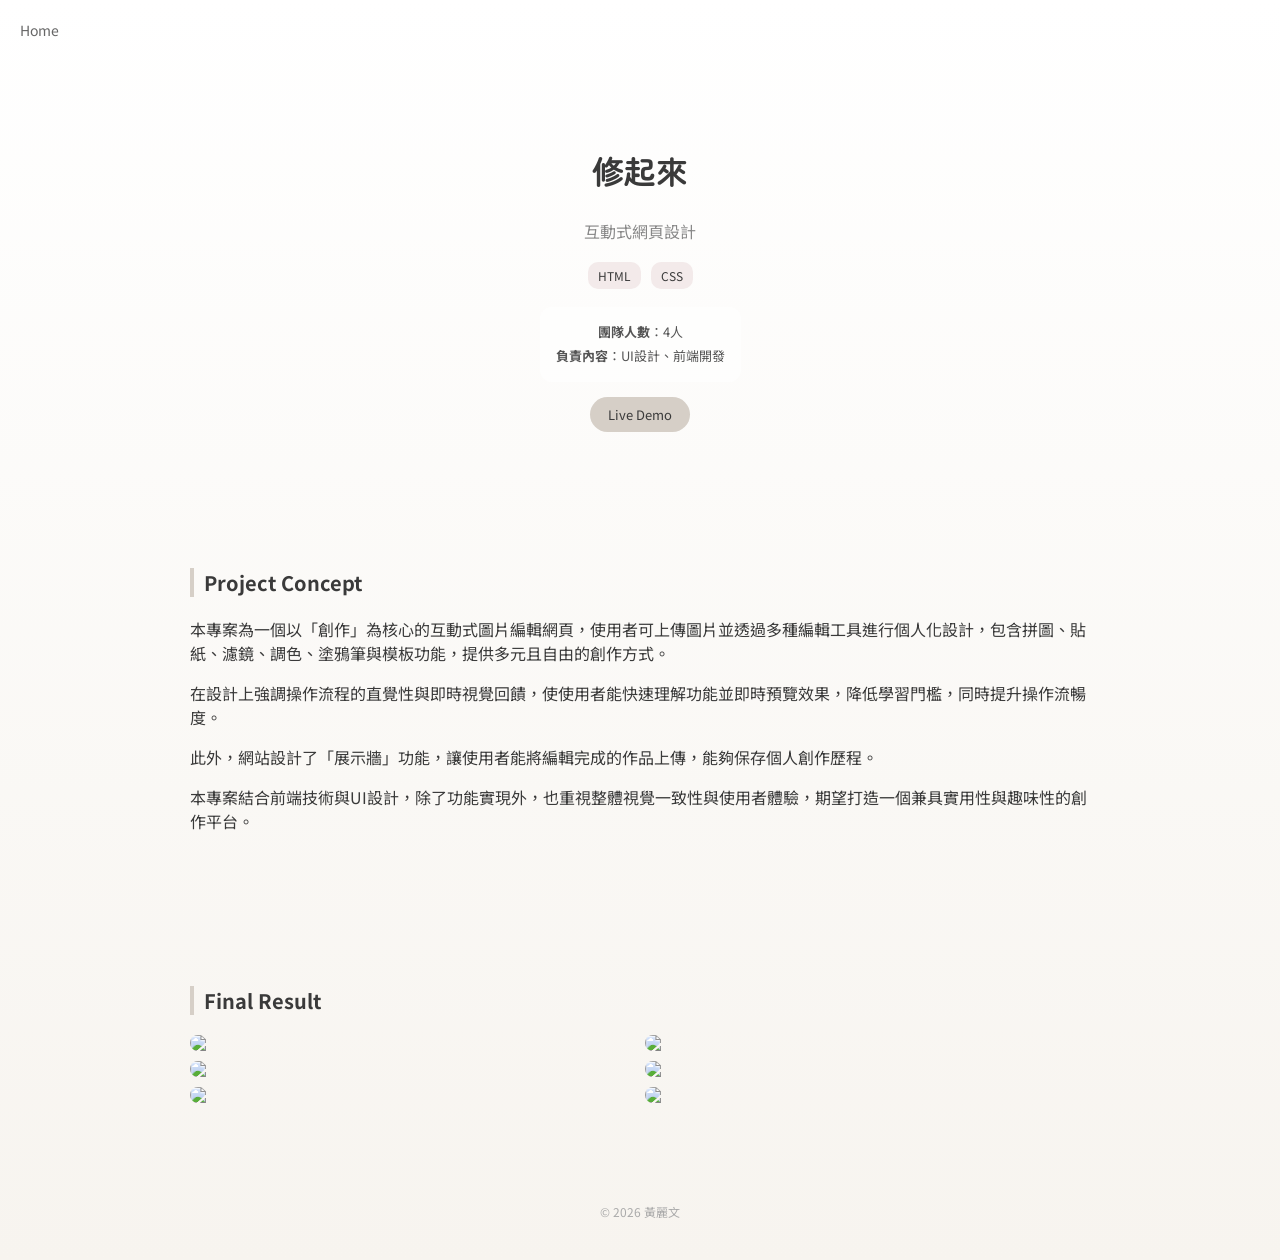
==== imageediting.html @ 43ea26a5 "Add files via upload" ====
<!DOCTYPE html>
<html lang="zh-Hant">

<head>
    <meta charset="UTF-8" />
    <meta name="viewport" content="width=device-width, initial-scale=1.0" />
    <title>Project</title>

    <link
        href="https://fonts.googleapis.com/css2?family=Noto+Sans+TC:wght@300;400;500&family=Zen+Maru+Gothic:wght@400;500&display=swap"
        rel="stylesheet">
    <link rel="stylesheet" href="imageediting.css" />
</head>

<body>

    <div class="back">
        <a href="index.html">Home</a>
    </div>

    <section class="section title-section">
        <h1>修起來</h1>
        <p class="subtitle">互動式網頁設計</p>

        <div class="tags">
            <span>HTML</span>
            <span>CSS</span>
        </div>

        <div class="project-info">
            <p><strong>團隊人數</strong>：4人</p>
            <p><strong>負責內容</strong>：UI設計、前端開發</p>
        </div>

        <a href="https://yzu1122032.github.io/image-editing/" target="_blank" class="project-link">
            Live Demo
        </a>

    </section>

    <section class="section">
        <h2 class="section-title">Project Concept</h2>

        <p>
            本專案為一個以「創作」為核心的互動式圖片編輯網頁，使用者可上傳圖片並透過多種編輯工具進行個人化設計，包含拼圖、貼紙、濾鏡、調色、塗鴉筆與模板功能，提供多元且自由的創作方式。
        </p>

        <p>
            在設計上強調操作流程的直覺性與即時視覺回饋，使使用者能快速理解功能並即時預覽效果，降低學習門檻，同時提升操作流暢度。
        </p>

        <p>
            此外，網站設計了「展示牆」功能，讓使用者能將編輯完成的作品上傳，能夠保存個人創作歷程。
        </p>

        <p>
            本專案結合前端技術與UI設計，除了功能實現外，也重視整體視覺一致性與使用者體驗，期望打造一個兼具實用性與趣味性的創作平台。
        </p>

    </section>

    <section class="section">
        <h2 class="section-title">Final Result</h2>

        <div class="gallery">
            <img src="./photo/imageediting/img01.png">
            <img src="./photo/imageediting/img02.png">
            <img src="./photo/imageediting/img03.png">
            <img src="./photo/imageediting/img04.png">
            <img src="./photo/imageediting/img05.png">
            <img src="./photo/imageediting/img06.png">
        </div>

    </section>

    <footer>
        © 2026 黃麗文
    </footer>

</body>

</html>
---- imageediting.css ----
:root {
  --bg-main: linear-gradient(180deg, #ffffff 0%, #f7f4ef 100%);
  --text-main: #3a3a3a;
  --accent: #d6cfc7;
}

body {
  margin: 0;
  font-family: 'Noto Sans TC', sans-serif;
  background: var(--bg-main);
  color: var(--text-main);
}

.back {
  padding: 20px;
  font-size: 14px;
}

.back a {
  text-decoration: none;
  color: #666;
}

.section {
  max-width: 900px;
  margin: auto;
  padding: 60px 20px;
}

.title-section {
  text-align: center;
}

h1 {
  font-family: 'Zen Maru Gothic', sans-serif;
  font-size: 32px;
}

.subtitle {
  color: #888;
  margin-top: 10px;
}

.tags {
  margin-top: 15px;
}

.tags span {
  display: inline-block;
  background: #f3eaea;
  padding: 5px 10px;
  border-radius: 10px;
  font-size: 12px;
  margin: 3px;
}

.section-title {
  font-size: 20px;
  margin-bottom: 20px;
  border-left: 4px solid var(--accent);
  padding-left: 10px;
}

.image-block {
  margin-bottom: 30px;
}

.image-block img {
  width: 100%;
  border-radius: 12px;
}

.image-block p {
  font-size: 12px;
  color: #777;
  margin-top: 5px;
}

.gallery {
  display: grid;
  grid-template-columns: 1fr 1fr;
  gap: 10px;
}

.gallery img {
  width: 100%;
  border-radius: 10px;
}

footer {
  text-align: center;
  padding: 40px;
  font-size: 12px;
  color: #aaa;
}

.project-link {
    display: block;
    margin: 15px auto 0;
    padding: 8px 18px;
    background: var(--accent);
    border-radius: 20px;
    font-size: 13px;
    text-decoration: none;
    color: #3a3a3a;
    transition: 0.3s;
    width: fit-content;
}

.project-link:hover {
    opacity: 0.7;
}

.project-info {
    margin-top: 15px;
    padding: 12px 16px;
    background: #ffffffaa;
    border-radius: 12px;
    font-size: 13px;
    color: #555;
    display: inline-block;
    line-height: 1.6;
}

.project-info p {
    margin: 3px 0;
}

@media (max-width: 768px) {

  .section {
    padding: 40px 16px;
  }

  .back {
    padding: 15px 16px;
    font-size: 13px;
  }

  h1 {
    font-size: 24px;
  }

  .subtitle {
    font-size: 13px;
  }

  .tags span {
    font-size: 11px;
    padding: 4px 8px;
  }

  .project-info {
    display: block;
    width: 100%;
    margin: 15px auto 0;
    text-align: left;
    font-size: 12px;
  }

  .project-link {
    font-size: 12px;
    padding: 6px 14px;
    margin-top: 12px;
  }

  .section p {
    font-size: 14px;
    line-height: 1.7;
  }

  .section-title {
    font-size: 18px;
    margin-bottom: 15px;
  }

  .gallery {
    grid-template-columns: 1fr;
    gap: 12px;
  }

  .gallery img {
    border-radius: 12px;
    cursor: pointer;
  }

  footer {
    padding: 30px;
    font-size: 11px;
  }
}
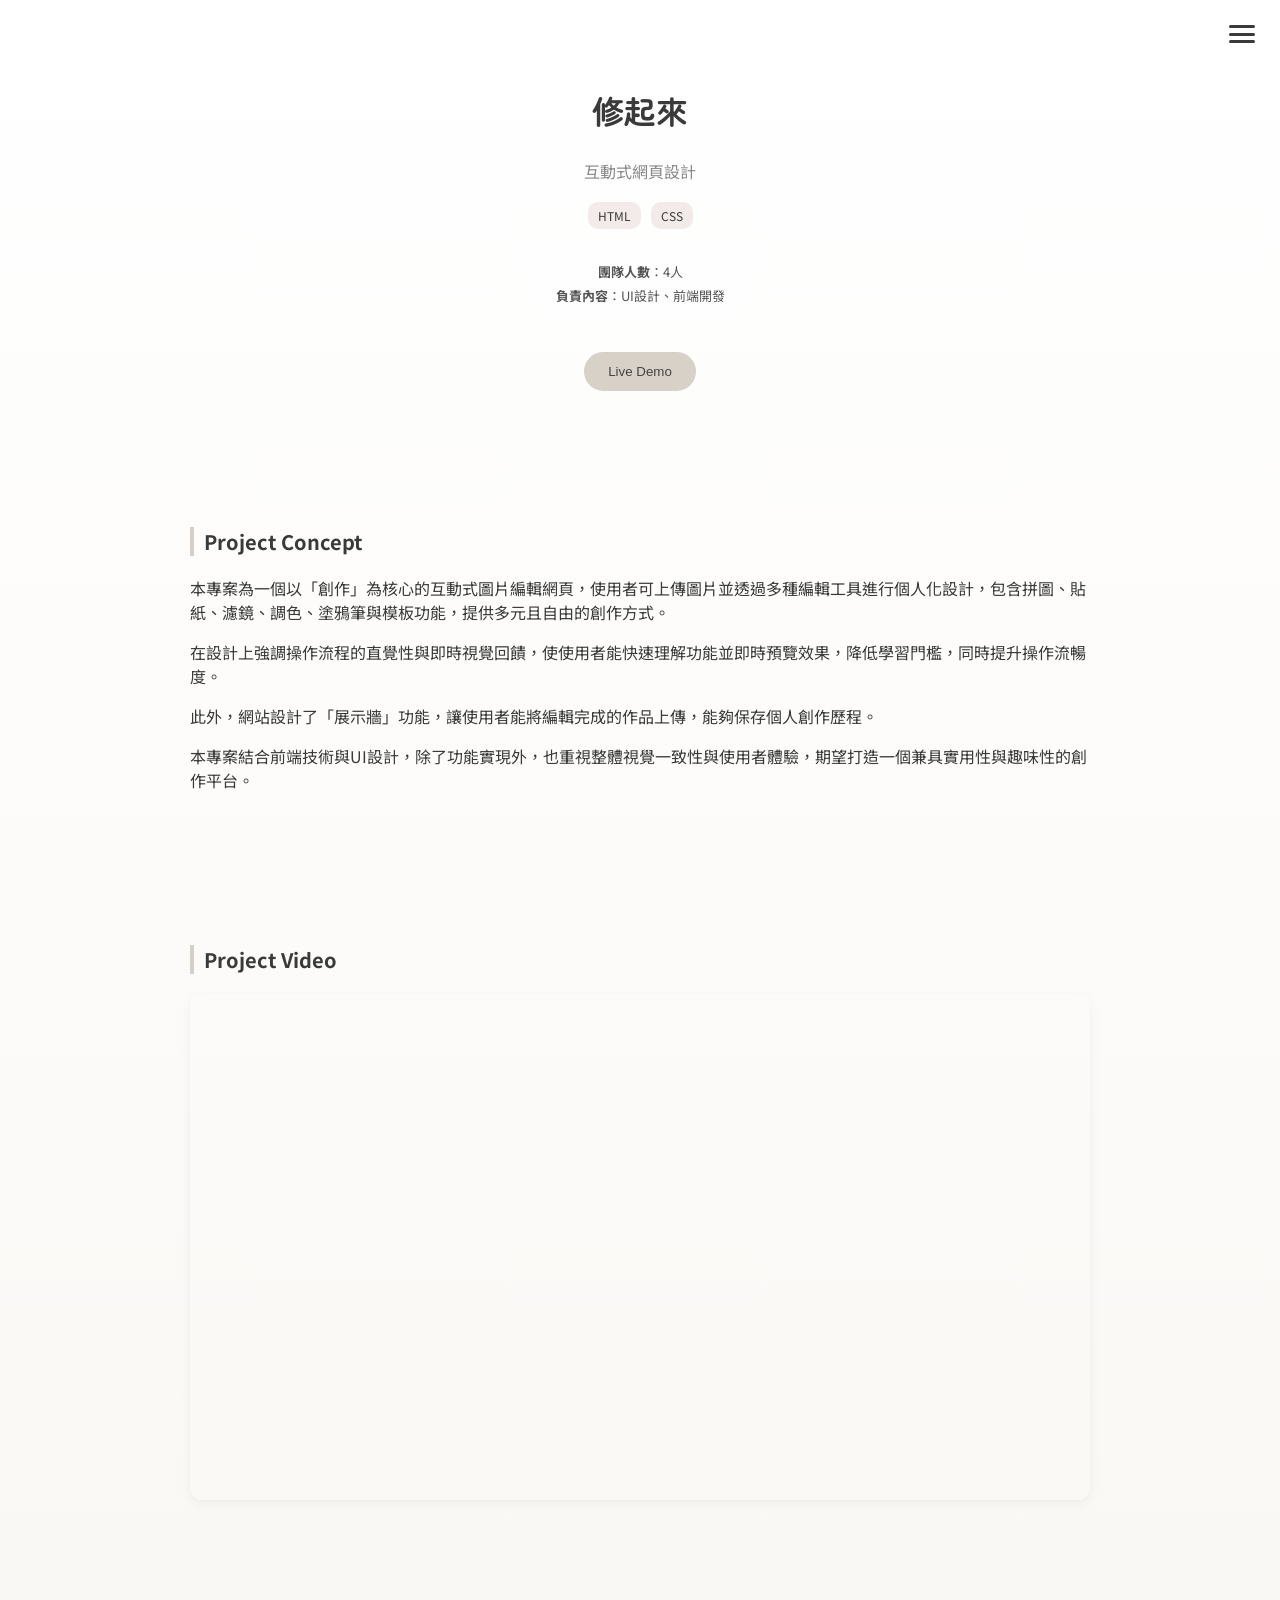
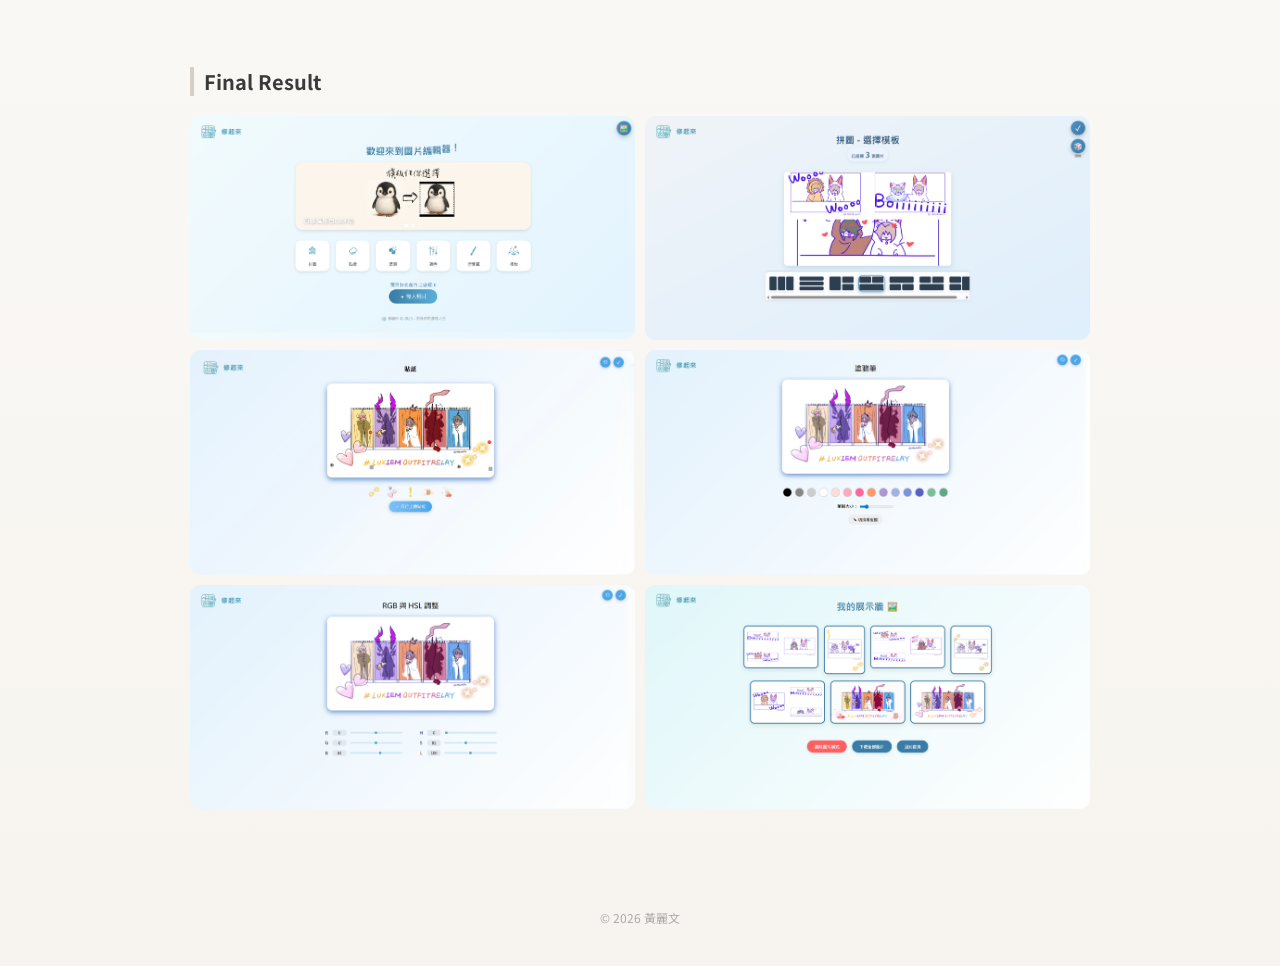
==== commit 4b066d8d: "大改(?)加了內嵌網頁" ====
--- a/imageediting.html
+++ b/imageediting.html
@@ -14,8 +14,20 @@
 
 <body>
 
-    <div class="back">
-        <a href="index.html">Home</a>
+    <!-- 右上角漢堡導覽選單 -->
+    <div class="hamburger-menu">
+        <div class="hamburger-btn" onclick="toggleMenu(event)">
+            <span></span>
+            <span></span>
+            <span></span>
+        </div>
+        <div class="menu-links" id="menuLinks">
+            <a href="index.html">首頁</a>
+            <a href="ocean.html">海好有你</a>
+            <a href="imageediting.html">修起來</a>
+            <a href="unitygame.html">小熊歷險記</a>
+            <a href="keygame.html">Key</a>
+        </div>
     </div>
 
     <section class="section title-section">
@@ -32,9 +44,38 @@
             <p><strong>負責內容</strong>：UI設計、前端開發</p>
         </div>
 
-        <a href="https://yzu1122032.github.io/image-editing/" target="_blank" class="project-link">
+        <button id="openDemo" class="demo-btn">
             Live Demo
-        </a>
+        </button>
+
+        <div id="demoModal" class="modal">
+
+            <div class="modal-content">
+
+                <div class="browser-frame">
+
+                    <div class="browser-top">
+
+                        <div class="browser-dots">
+                            <span></span>
+                            <span></span>
+                            <span></span>
+                        </div>
+
+                        <button id="closeDemo" class="browser-close">
+                            ✕
+                        </button>
+
+                    </div>
+
+                    <iframe src="https://yzu1122032.github.io/image-editing/" title="修起來 Live Demo">
+                    </iframe>
+
+                </div>
+
+            </div>
+
+        </div>
 
     </section>
 
@@ -59,6 +100,18 @@
 
     </section>
 
+    <!-- 這裡放入 YouTube 影片展示區塊 -->
+    <section class="section">
+        <h2 class="section-title">Project Video</h2>
+        <div class="video-container">
+            <!-- 請將下方 URL 中的 "你的影片ID" 替換成實際的 YouTube 影片代碼 -->
+            <iframe src="https://www.youtube.com/embed/cBbNx9LWCVE" title="修起來 專案影片展示"
+                allow="accelerometer; autoplay; clipboard-write; encrypted-media; gyroscope; picture-in-picture; web-share"
+                allowfullscreen>
+            </iframe>
+        </div>
+    </section>
+
     <section class="section">
         <h2 class="section-title">Final Result</h2>
 
@@ -77,6 +130,65 @@
         © 2026 黃麗文
     </footer>
 
+    <script>
+        function toggleMenu(event) {
+            event.stopPropagation(); // 防止點擊事件泡泡傳播
+            const btn = document.querySelector('.hamburger-btn');
+            const links = document.getElementById('menuLinks');
+            btn.classList.toggle('open');
+            links.classList.toggle('show');
+        }
+
+        // 當使用者點擊選單以外的地方時，自動收起選单
+        document.addEventListener('click', function (e) {
+            const btn = document.querySelector('.hamburger-btn');
+            const links = document.getElementById('menuLinks');
+            if (btn && links && !links.contains(e.target) && !btn.contains(e.target)) {
+                btn.classList.remove('open');
+                links.classList.remove('show');
+            }
+        });
+
+        /* ===== Live Demo ===== */
+
+        const openDemo =
+            document.getElementById("openDemo");
+
+        const closeDemo =
+            document.getElementById("closeDemo");
+
+        const demoModal =
+            document.getElementById("demoModal");
+
+        openDemo.addEventListener("click", () => {
+
+            demoModal.classList.add("show");
+
+            document.body.style.overflow = "hidden";
+
+        });
+
+        closeDemo.addEventListener("click", () => {
+
+            demoModal.classList.remove("show");
+
+            document.body.style.overflow = "auto";
+
+        });
+
+        demoModal.addEventListener("click", (e) => {
+
+            if (e.target === demoModal) {
+
+                demoModal.classList.remove("show");
+
+                document.body.style.overflow = "auto";
+
+            }
+
+        });
+    </script>
+
 </body>
 
 </html>
--- a/imageediting.css
+++ b/imageediting.css
@@ -95,35 +95,35 @@
 }
 
 .project-link {
-    display: block;
-    margin: 15px auto 0;
-    padding: 8px 18px;
-    background: var(--accent);
-    border-radius: 20px;
-    font-size: 13px;
-    text-decoration: none;
-    color: #3a3a3a;
-    transition: 0.3s;
-    width: fit-content;
+  display: block;
+  margin: 15px auto 0;
+  padding: 8px 18px;
+  background: var(--accent);
+  border-radius: 20px;
+  font-size: 13px;
+  text-decoration: none;
+  color: #3a3a3a;
+  transition: 0.3s;
+  width: fit-content;
 }
 
 .project-link:hover {
-    opacity: 0.7;
+  opacity: 0.7;
 }
 
 .project-info {
-    margin-top: 15px;
-    padding: 12px 16px;
-    background: #ffffffaa;
-    border-radius: 12px;
-    font-size: 13px;
-    color: #555;
-    display: inline-block;
-    line-height: 1.6;
+  margin-top: 15px;
+  padding: 12px 16px;
+  background: #ffffffaa;
+  border-radius: 12px;
+  font-size: 13px;
+  color: #555;
+  display: inline-block;
+  line-height: 1.6;
 }
 
 .project-info p {
-    margin: 3px 0;
+  margin: 3px 0;
 }
 
 @media (max-width: 768px) {
@@ -188,4 +188,263 @@
     padding: 30px;
     font-size: 11px;
   }
+}
+
+/* ==========================================
+   1. YouTube 響應式影片容器 (16:9)
+   ========================================== */
+.video-container {
+  position: relative;
+  padding-bottom: 56.25%;
+  /* 保持 16:9 比例 */
+  height: 0;
+  overflow: hidden;
+  max-width: 100%;
+  border-radius: 12px;
+  margin-bottom: 30px;
+  box-shadow: 0 4px 12px rgba(0, 0, 0, 0.05);
+}
+
+.video-container iframe {
+  position: absolute;
+  top: 0;
+  left: 0;
+  width: 100%;
+  height: 100%;
+  border: 0;
+}
+
+/* ==========================================
+   2. 右上角固定式漢堡選單
+   ========================================== */
+.hamburger-menu {
+  position: fixed;
+  top: 20px;
+  right: 20px;
+  z-index: 9999;
+  /* 確保在最上層，不被 lightbox 或其他元件遮擋 */
+}
+
+/* 漢堡按鈕圖示 */
+.hamburger-btn {
+  display: flex;
+  flex-direction: column;
+  justify-content: space-between;
+  width: 26px;
+  height: 18px;
+  cursor: pointer;
+  padding: 5px;
+  box-content: content-box;
+}
+
+.hamburger-btn span {
+  display: block;
+  height: 3px;
+  width: 100%;
+  background-color: var(--text-main, #3a3a3a);
+  /* 自動沿用專案的主文字顏色 */
+  border-radius: 2px;
+  transition: 0.3s ease-in-out;
+}
+
+/* 點開選單後的動態變形 (三條線變 X) */
+.hamburger-btn.open span:nth-child(1) {
+  transform: translateY(7.5px) rotate(45deg);
+}
+
+.hamburger-btn.open span:nth-child(2) {
+  opacity: 0;
+}
+
+.hamburger-btn.open span:nth-child(3) {
+  transform: translateY(-7.5px) rotate(-45deg);
+}
+
+/* 下拉選單選單連結盒 */
+.menu-links {
+  position: absolute;
+  top: 35px;
+  right: 5px;
+  background: #ffffff;
+  box-shadow: 0 4px 15px rgba(0, 0, 0, 0.1);
+  border-radius: 12px;
+  padding: 8px 0;
+  min-width: 160px;
+  display: none;
+  flex-direction: column;
+  border: 1px solid #f0f0f0;
+}
+
+/* 顯示選單 */
+.menu-links.show {
+  display: flex;
+}
+
+/* 選單內的連結樣式 */
+.menu-links a {
+  padding: 12px 20px;
+  text-decoration: none;
+  color: var(--text-main, #3a3a3a);
+  font-size: 14px;
+  font-family: 'Noto Sans TC', sans-serif;
+  transition: background 0.2s;
+  text-align: left;
+}
+
+.menu-links a:hover {
+  background-color: #f7f4ef;
+  /* 沿用你原本米白色的溫柔調性 */
+  color: #000;
+}
+
+.demo-btn {
+  display: block;
+  margin: 30px auto 0;
+  padding: 12px 24px;
+  border: none;
+  border-radius: 999px;
+  cursor: pointer;
+  background: #d8d1c8;
+  color: #444;
+  transition: .3s;
+}
+
+.demo-btn:hover {
+  transform: translateY(-2px);
+  box-shadow: 0 8px 20px rgba(0, 0, 0, .08);
+}
+
+.modal {
+  position: fixed;
+  inset: 0;
+  background: rgba(0, 0, 0, .45);
+  backdrop-filter: blur(8px);
+
+  display: none;
+  justify-content: center;
+  align-items: center;
+
+  z-index: 9999;
+}
+
+.modal.show {
+  display: flex;
+}
+
+.modal-content {
+
+  width: 92vw;
+  max-width: 1600px;
+
+  height: 90vh;
+
+  background: white;
+
+  border-radius: 20px;
+
+  overflow: hidden;
+
+  position: relative;
+
+  box-shadow:
+    0 30px 80px rgba(0, 0, 0, .25);
+}
+
+.browser-frame {
+
+  width: 100%;
+  height: 100%;
+
+  display: flex;
+  flex-direction: column;
+
+  background: white;
+}
+
+.browser-frame iframe {
+
+  flex: 1;
+  width: 100%;
+  border: none;
+}
+
+.browser-top {
+
+  height: 50px;
+
+  background: #f7f7f7;
+
+  border-bottom: 1px solid #e5e5e5;
+
+  display: flex;
+
+  justify-content: space-between;
+
+  align-items: center;
+
+  padding: 0 15px;
+}
+
+.browser-dots {
+
+  display: flex;
+  gap: 8px;
+}
+
+.browser-dots span {
+
+  width: 12px;
+  height: 12px;
+
+  border-radius: 50%;
+}
+
+.browser-dots span:nth-child(1) {
+  background: #ff5f57;
+}
+
+.browser-dots span:nth-child(2) {
+  background: #ffbd2e;
+}
+
+.browser-dots span:nth-child(3) {
+  background: #28c840;
+}
+
+.browser-close {
+
+  width: 32px;
+
+  height: 32px;
+
+  border: none;
+
+  background: transparent;
+
+  cursor: pointer;
+
+  border-radius: 50%;
+
+  font-size: 16px;
+
+  color: #666;
+
+  transition: .3s;
+}
+
+.browser-close:hover {
+
+  background: #efefef;
+
+  color: #000;
+
+  transform: rotate(90deg);
+}
+
+/* RWD 行動端微調：避免在手機上太靠邊緣 */
+@media (max-width: 768px) {
+  .hamburger-menu {
+    top: 15px;
+    right: 15px;
+  }
 }
